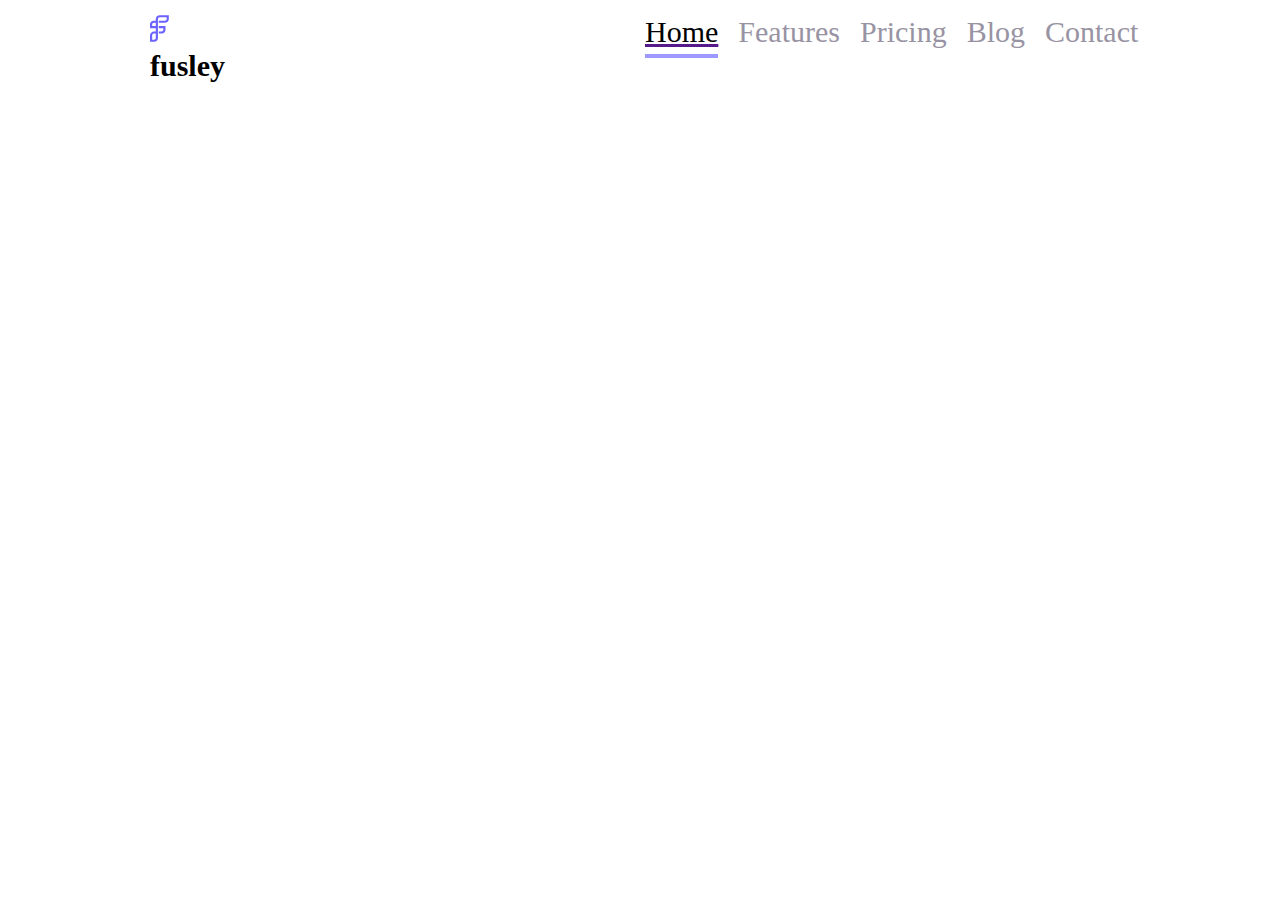
==== index.html @ 65dbf9e4 "header done" ====
<!DOCTYPE html>
<html lang="en">
  <head>
    <meta charset="UTF-8" />
    <meta http-equiv="X-UA-Compatible" content="IE=edge" />
    <meta name="viewport" content="width=device-width, initial-scale=1.0" />
    <link rel="stylesheet" href="src/styles.css" />
    <title>figma</title>
  </head>
  <body>
    <header class="header">
      <div class="logo">
        <img src="src/img/Vector.svg" alt="fusley logo" />fusley
      </div>
      <div class="list">
        <ul class="header-list">
          <a href="">
            <li class="home">Home</li>
          </a>
          <li>Features</li>
          <li>Pricing</li>
          <li>Blog</li>
          <li>Contact</li>
        </ul>
      </div>
      <div class="buttons">
        <button class="btn_login">Log in</button>
        <button class="btn-GetStarted">Get started</button>
      </div>
    </header>
  </body>
</html>
---- src/styles.css ----
* {
  margin: 0;
  padding: 0;
}
.header {
  width: 100%;
  display: flex;
  margin-top: 15px;
  margin-left: 100px;
}
.logo {
  font-size: 30px;
  font-weight: bold;
  margin-left: 50px;
}

ul {
  display: flex;
  justify-content: center;
  list-style-type: none;
  margin-left: 400px;
}

li {
  margin-left: 20px;
  font-size: 30px;
}
li.home {
  color: black;
  padding-bottom: 5px;
  border-bottom: 4px solid #9e99ff;
}
li{color:#9893A3}
.buttons {
  margin-left: 400px;
  font-size: 30px;
}
.btn_login {
  background-color: #f2f2f2;
  padding: 13px;
  color: #6c63ff;
  border-color: #6c63ff;
  border-width: 1px;
}
.btn-GetStarted {
  padding: 13px;
  color: #ffff;
  border-color: #6c63ff;
  background-color: #6c63ff;
}
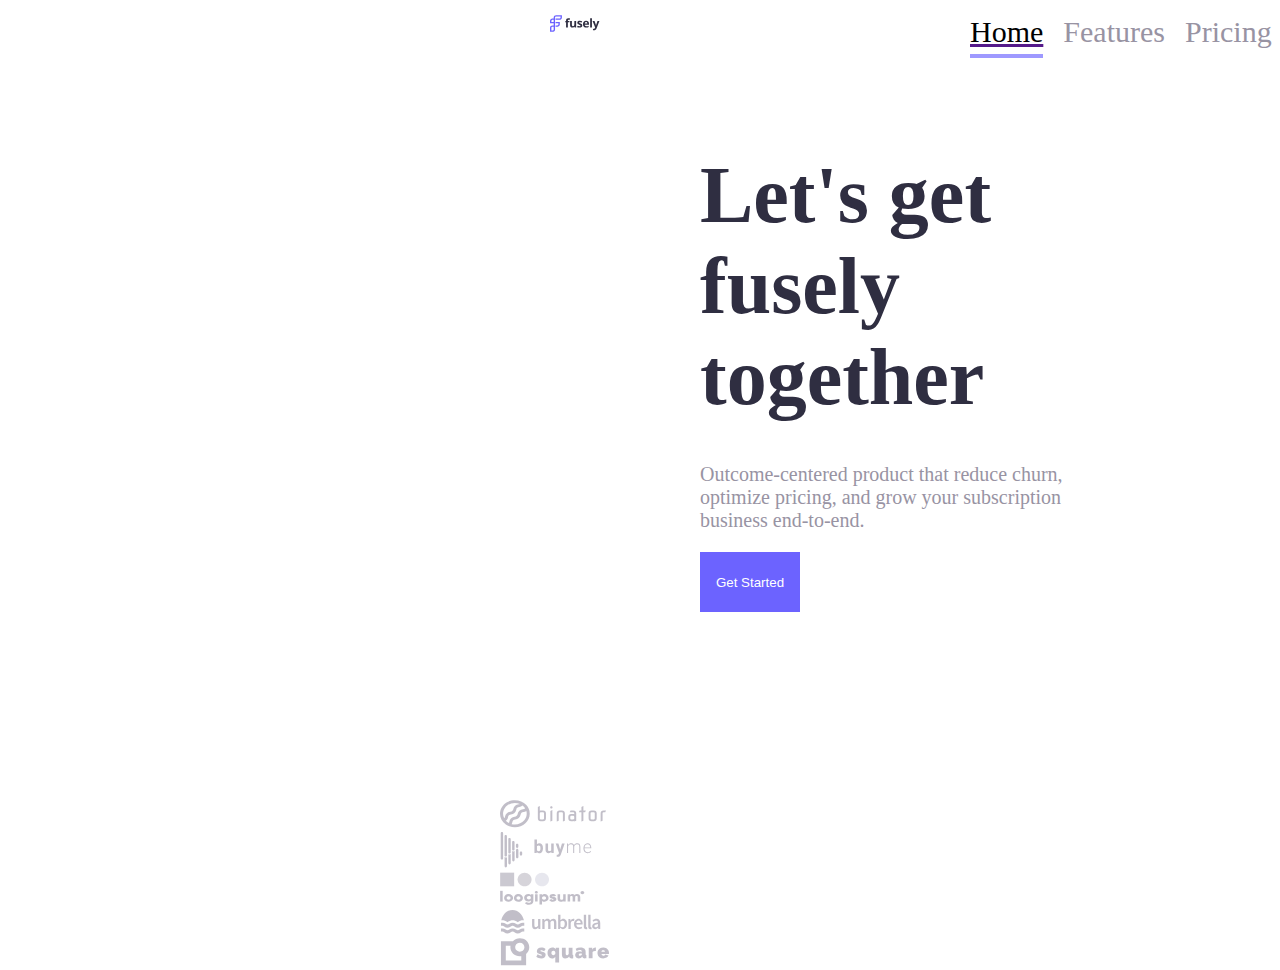
==== commit 3b0887de: "done first section html and css! added second section html" ====
--- a/index.html
+++ b/index.html
@@ -9,24 +9,67 @@
   </head>
   <body>
     <header class="header">
-      <div class="logo">
-        <img src="src/img/Vector.svg" alt="fusley logo" />fusley
+      
+        <div class="logo">
+          <img src="src/img/Vector.svg" alt="fusely logo" />
+        </div>
+        <div class="list">
+          <ul class="header-list">
+            <a href="">
+              <li class="home">Home</li>
+            </a>
+            <li>Features</li>
+            <li>Pricing</li>
+            <li>Blog</li>
+            <li>Contact</li>
+          </ul>
+        </div>
+        <div class="buttons">
+          <button class="btn_login">Log in</button>
+          <button class="btn-GetStarted">Get started</button>
+        </div>
+         </header>
+
+    <section id="section1">
+      <div class="row">
+        <div class="container">
+          <h2 class="text">
+            Let's get <br />
+            fusely <br />
+            together
+          </h2>
+          <p>
+            Outcome-centered product that reduce churn, <br />
+            optimize pricing, and grow your subscription <br />
+            business end-to-end.
+          </p>
+          <button class="btn">Get Started</button>
+        </div>
+      
+      <div class="hero-image">
+        <img src="/src/img/Hero image.svg" alt="hero image" />
       </div>
-      <div class="list">
-        <ul class="header-list">
-          <a href="">
-            <li class="home">Home</li>
-          </a>
-          <li>Features</li>
-          <li>Pricing</li>
-          <li>Blog</li>
-          <li>Contact</li>
-        </ul>
-      </div>
-      <div class="buttons">
-        <button class="btn_login">Log in</button>
-        <button class="btn-GetStarted">Get started</button>
-      </div>
-    </header>
+    </section>
+
+    <section id="section2">
+        <div class="logos">
+            <div class="image">
+                <img src="src/img/binator logo.svg" alt="">
+            </div>
+            <div class="image">
+                <img src="src/img/buyme logo.svg" alt="">
+            </div>
+            <div class="image">
+                <img src="src/img/loogipsum logo.svg" alt="">
+            </div>
+            <div class="image">
+                <img src="src/img/umbrella logo.svg" alt="">
+            </div>
+            <div class="image">
+                <img src="src/img/square logo.svg" alt="">
+            </div>
+            
+               </div>
+    </section>
   </body>
 </html>
--- a/src/styles.css
+++ b/src/styles.css
@@ -2,15 +2,16 @@
   margin: 0;
   padding: 0;
 }
+
 .header {
   width: 100%;
   display: flex;
   margin-top: 15px;
-  margin-left: 100px;
+  margin-left: 500px;
+  position: absolute;
 }
-.logo {
-  font-size: 30px;
-  font-weight: bold;
+.logo img {
+  width: 100%;
   margin-left: 50px;
 }
 
@@ -30,21 +31,77 @@
   padding-bottom: 5px;
   border-bottom: 4px solid #9e99ff;
 }
-li{color:#9893A3}
+li {
+  color: #9893a3;
+}
 .buttons {
   margin-left: 400px;
-  font-size: 30px;
+  font-size: 20px;
 }
 .btn_login {
+  width: 70px;
+  height: 50px;
   background-color: #f2f2f2;
-  padding: 13px;
+  padding: 7px;
   color: #6c63ff;
   border-color: #6c63ff;
   border-width: 1px;
+  margin-top: 10px;
 }
 .btn-GetStarted {
-  padding: 13px;
+  width: 100px;
+  height: 50px;
+  padding: 7px;
   color: #ffff;
   border-color: #6c63ff;
   background-color: #6c63ff;
+  margin-top: 10px;
 }
+#section1 {
+  width: 100%;
+  position: absolute;
+  margin-left: 200px;
+  margin-top: 150px;
+}
+.row {
+  display: flex;
+  margin-left: 500px;
+}
+.container p,
+button {
+  margin-top: 40px;
+}
+.text {
+  font-size: 80px;
+  color: #2f2e41;
+}
+p {
+  width: 500px;
+  margin-top: 15px;
+  color: #9893a3;
+  font-size: 20px;
+  font-weight: 15px;
+}
+button {
+  width: 100px;
+  height: 60px;
+  margin-top: 20px;
+  background-color: #6c63ff;
+  border: 20px;
+  color: #ffffff;
+}
+.hero-image img {
+  /* width: 100%;
+  height: 80%; */
+  margin-left: 200px;
+  border-bottom: 3px solid #cfcfde;
+  position: absolute;
+}
+#section2{width: 100%;
+position: absolute;
+margin-top: 800px;
+margin-left: 500px;}
+/* .logos img {
+  display: flex;
+  /* position:absolute; */
+  /* font-size: 5px; */
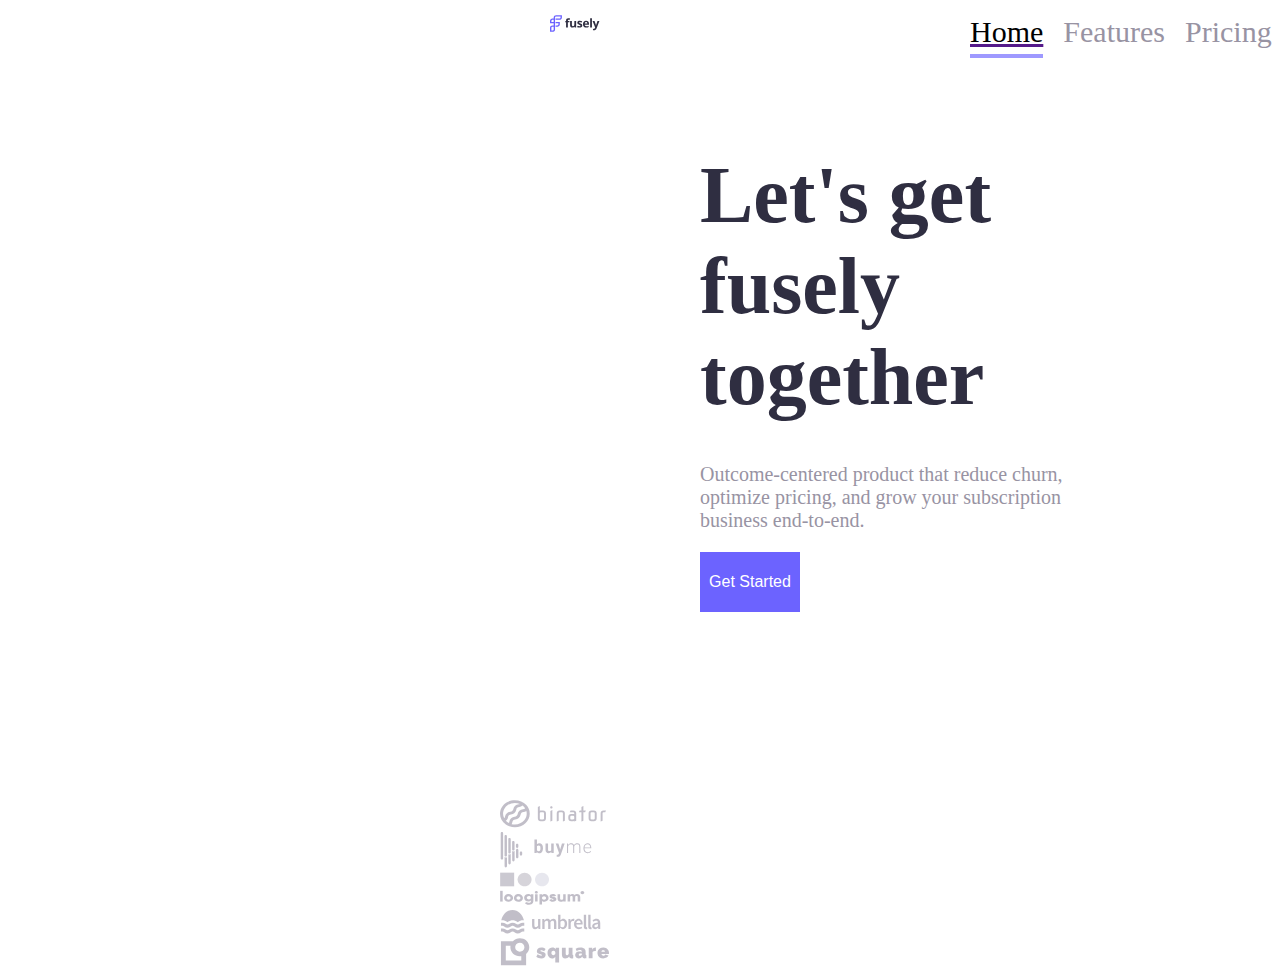
==== commit 09e0524d: "changed buttons font size" ====
--- a/index.html
+++ b/index.html
@@ -68,8 +68,7 @@
             <div class="image">
                 <img src="src/img/square logo.svg" alt="">
             </div>
-            
-               </div>
+          
     </section>
   </body>
 </html>
--- a/src/styles.css
+++ b/src/styles.css
@@ -47,6 +47,7 @@
   border-color: #6c63ff;
   border-width: 1px;
   margin-top: 10px;
+  font-size: medium;
 }
 .btn-GetStarted {
   width: 100px;
@@ -56,6 +57,7 @@
   border-color: #6c63ff;
   background-color: #6c63ff;
   margin-top: 10px;
+  font-size: medium;
 }
 #section1 {
   width: 100%;
@@ -89,6 +91,7 @@
   background-color: #6c63ff;
   border: 20px;
   color: #ffffff;
+  font-size: medium;
 }
 .hero-image img {
   /* width: 100%;
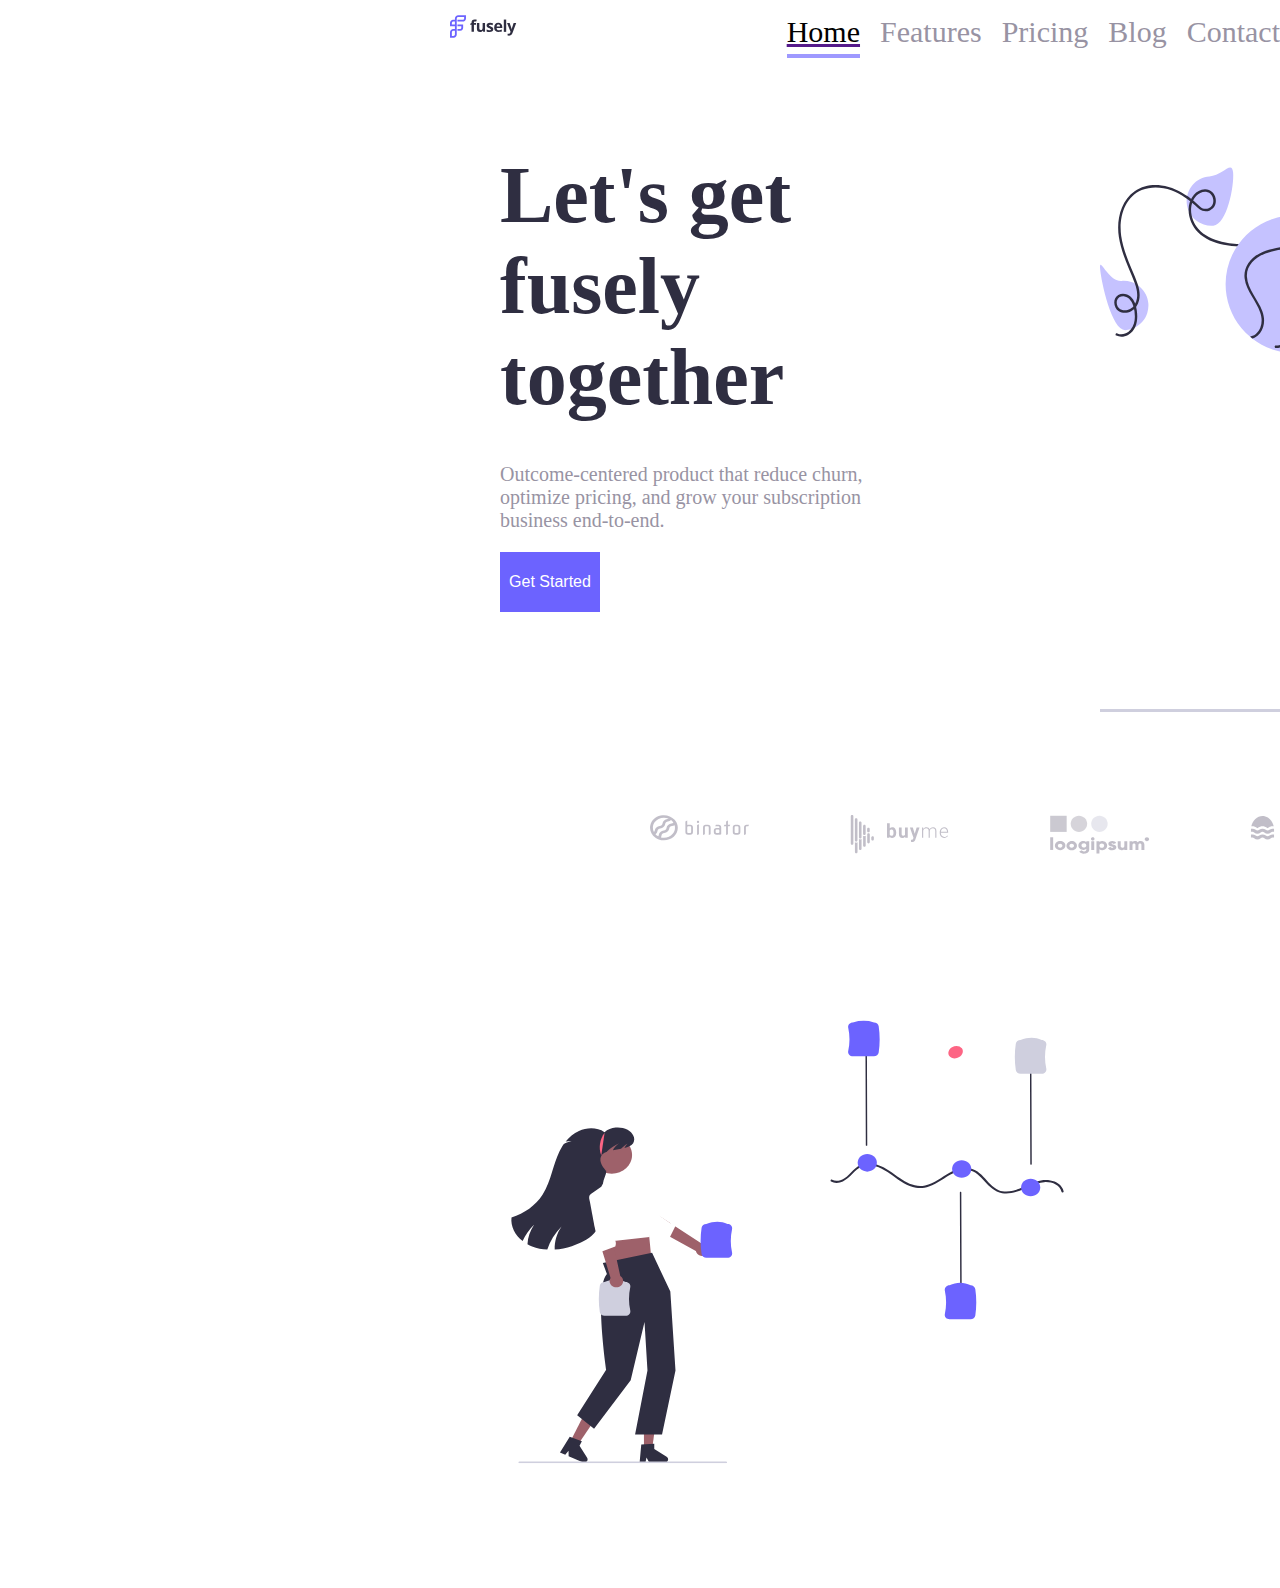
==== commit 07cee05d: "added section3 with some css rules" ====
--- a/index.html
+++ b/index.html
@@ -1,74 +1,83 @@
 <!DOCTYPE html>
 <html lang="en">
-  <head>
-    <meta charset="UTF-8" />
-    <meta http-equiv="X-UA-Compatible" content="IE=edge" />
-    <meta name="viewport" content="width=device-width, initial-scale=1.0" />
-    <link rel="stylesheet" href="src/styles.css" />
-    <title>figma</title>
-  </head>
-  <body>
-    <header class="header">
-      
-        <div class="logo">
-          <img src="src/img/Vector.svg" alt="fusely logo" />
-        </div>
-        <div class="list">
-          <ul class="header-list">
-            <a href="">
-              <li class="home">Home</li>
-            </a>
-            <li>Features</li>
-            <li>Pricing</li>
-            <li>Blog</li>
-            <li>Contact</li>
-          </ul>
-        </div>
-        <div class="buttons">
-          <button class="btn_login">Log in</button>
-          <button class="btn-GetStarted">Get started</button>
-        </div>
-         </header>
 
-    <section id="section1">
-      <div class="row">
-        <div class="container">
-          <h2 class="text">
-            Let's get <br />
-            fusely <br />
-            together
-          </h2>
-          <p>
-            Outcome-centered product that reduce churn, <br />
-            optimize pricing, and grow your subscription <br />
-            business end-to-end.
-          </p>
-          <button class="btn">Get Started</button>
-        </div>
-      
+<head>
+  <meta charset="UTF-8" />
+  <meta http-equiv="X-UA-Compatible" content="IE=edge" />
+  <meta name="viewport" content="width=device-width, initial-scale=1.0" />
+  <link rel="stylesheet" href="src/styles.css" />
+  <title>figma</title>
+</head>
+
+<body>
+  <header class="header">
+
+    <div class="logo">
+      <img src="src/img/Vector.svg" alt="fusely logo" />
+    </div>
+    <div class="list">
+      <ul class="header-list">
+        <a href="">
+          <li class="home">Home</li>
+        </a>
+        <li>Features</li>
+        <li>Pricing</li>
+        <li>Blog</li>
+        <li>Contact</li>
+      </ul>
+    </div>
+    <div class="buttons">
+      <button class="btn_login">Log in</button>
+      <button class="btn-getstarted">Get started</button>
+    </div>
+  </header>
+
+  <section id="section1">
+    <div class="row">
+      <div class="container">
+        <h2 class="text">
+          Let's get <br />
+          fusely <br />
+          together
+        </h2>
+        <p>
+          Outcome-centered product that reduce churn, <br />
+          optimize pricing, and grow your subscription <br />
+          business end-to-end.
+        </p>
+        <button class="btn">Get Started</button>
+      </div>
+
       <div class="hero-image">
         <img src="/src/img/Hero image.svg" alt="hero image" />
       </div>
-    </section>
+  </section>
 
-    <section id="section2">
-        <div class="logos">
-            <div class="image">
-                <img src="src/img/binator logo.svg" alt="">
-            </div>
-            <div class="image">
-                <img src="src/img/buyme logo.svg" alt="">
-            </div>
-            <div class="image">
-                <img src="src/img/loogipsum logo.svg" alt="">
-            </div>
-            <div class="image">
-                <img src="src/img/umbrella logo.svg" alt="">
-            </div>
-            <div class="image">
-                <img src="src/img/square logo.svg" alt="">
-            </div>
-          
-    </section>
-  </body>
-</html>
+  <section id="section2">
+    <div class="logos">
+      <div class="image">
+        <img src="src/img/binator logo.svg" alt="">
+      </div>
+      <div class="image">
+        <img src="src/img/buyme logo.svg" alt="">
+      </div>
+      <div class="image">
+        <img src="src/img/loogipsum logo.svg" alt="">
+      </div>
+      <div class="image">
+        <img src="src/img/umbrella logo.svg" alt="">
+      </div>
+      <div class="image">
+        <img src="src/img/square logo.svg" alt="">
+      </div>
+    </div>
+
+  </section>
+  <section class="section3">
+    <div class="sec3">
+      <img src="src/img/Section Image.svg" alt="">
+    </div>
+  </section>
+</body>
+
+</html>--- a/src/styles.css
+++ b/src/styles.css
@@ -7,7 +7,7 @@
   width: 100%;
   display: flex;
   margin-top: 15px;
-  margin-left: 500px;
+  margin-left: 400px;
   position: absolute;
 }
 .logo img {
@@ -19,7 +19,7 @@
   display: flex;
   justify-content: center;
   list-style-type: none;
-  margin-left: 400px;
+  margin-left: 300px;
 }
 
 li {
@@ -35,7 +35,7 @@
   color: #9893a3;
 }
 .buttons {
-  margin-left: 400px;
+  margin-left: 300px;
   font-size: 20px;
 }
 .btn_login {
@@ -49,7 +49,7 @@
   margin-top: 10px;
   font-size: medium;
 }
-.btn-GetStarted {
+.btn-getstarted {
   width: 100px;
   height: 50px;
   padding: 7px;
@@ -62,12 +62,12 @@
 #section1 {
   width: 100%;
   position: absolute;
-  margin-left: 200px;
+  margin-left: 100px;
   margin-top: 150px;
 }
 .row {
   display: flex;
-  margin-left: 500px;
+  margin-left: 400px;
 }
 .container p,
 button {
@@ -94,17 +94,38 @@
   font-size: medium;
 }
 .hero-image img {
-  /* width: 100%;
-  height: 80%; */
-  margin-left: 200px;
+  margin-left: 100px;
   border-bottom: 3px solid #cfcfde;
   position: absolute;
 }
-#section2{width: 100%;
-position: absolute;
-margin-top: 800px;
-margin-left: 500px;}
-/* .logos img {
+#section2 {
   display: flex;
-  /* position:absolute; */
-  /* font-size: 5px; */
+  position: absolute;
+  margin-top: 800px;
+  margin-left: 500px;
+  border: 0;
+}
+.logos {
+  display: flex;
+  margin-left: 100px;
+  width: 100px;
+}
+.logos img {
+  margin: 50px;
+  margin-top: 15px;
+  width: 100px;
+}
+.image {
+  width: 300px;
+}
+#section3 {
+  width: 100%;
+}
+.sec3 {
+  width: 100%;
+  position: absolute;
+  margin-top: 900px;
+  margin-left: 500px;
+  padding: 120px 0;
+}
+
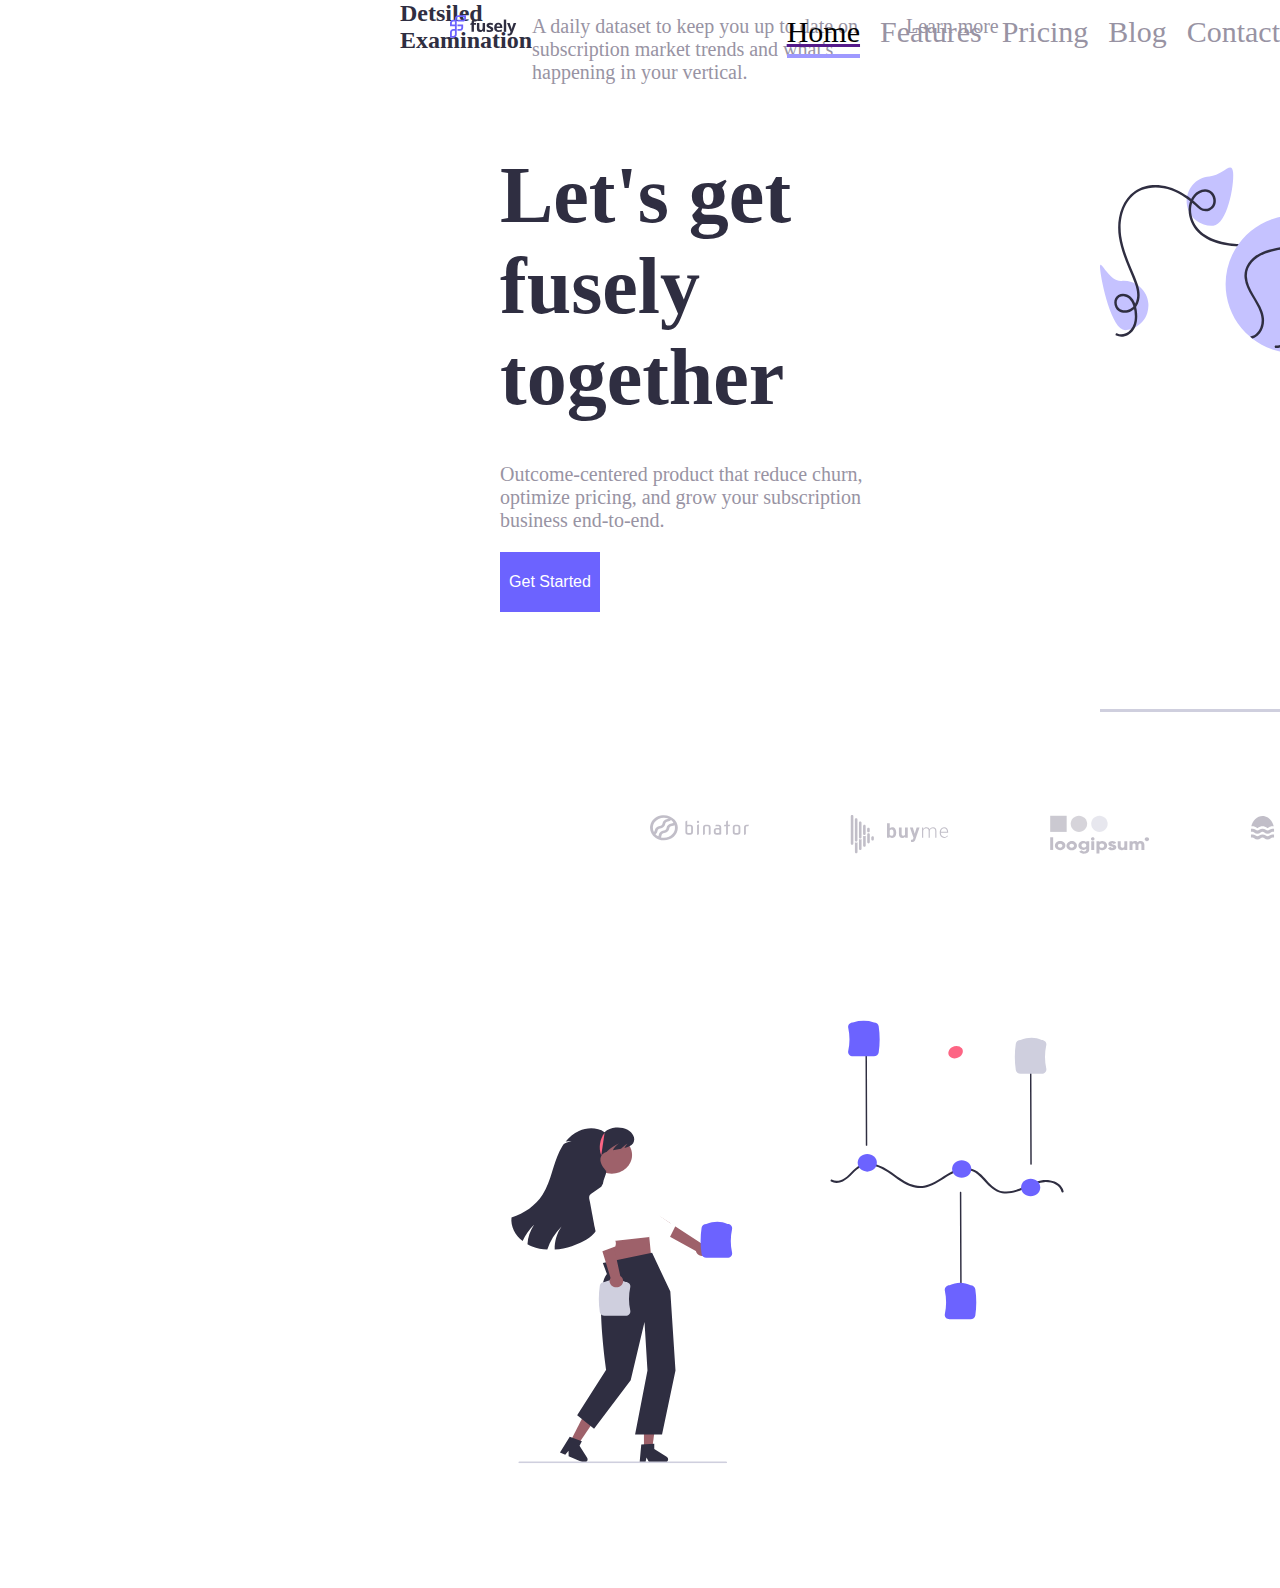
==== commit ce23dc84: "added some html and css rules" ====
--- a/index.html
+++ b/index.html
@@ -77,6 +77,21 @@
     <div class="sec3">
       <img src="src/img/Section Image.svg" alt="">
     </div>
+    <div class="container2">
+      <h2 class="text2">
+        Detsiled <br>
+        Examination
+      </h2>
+      <p class="long-text">
+        A daily dataset to keep you up to date on <br>
+        subscription market trends and what's <br>
+        happening in your vertical.
+      </p>
+      <p class="learn-more"> Learn more
+
+      </p>
+
+    </div>
   </section>
 </body>
 
--- a/src/styles.css
+++ b/src/styles.css
@@ -128,4 +128,10 @@
   margin-left: 500px;
   padding: 120px 0;
 }
-
+.container2 {
+  display: flex;
+  margin-left: 400px;
+}
+.text2 {
+  color: #2f2e41;
+}
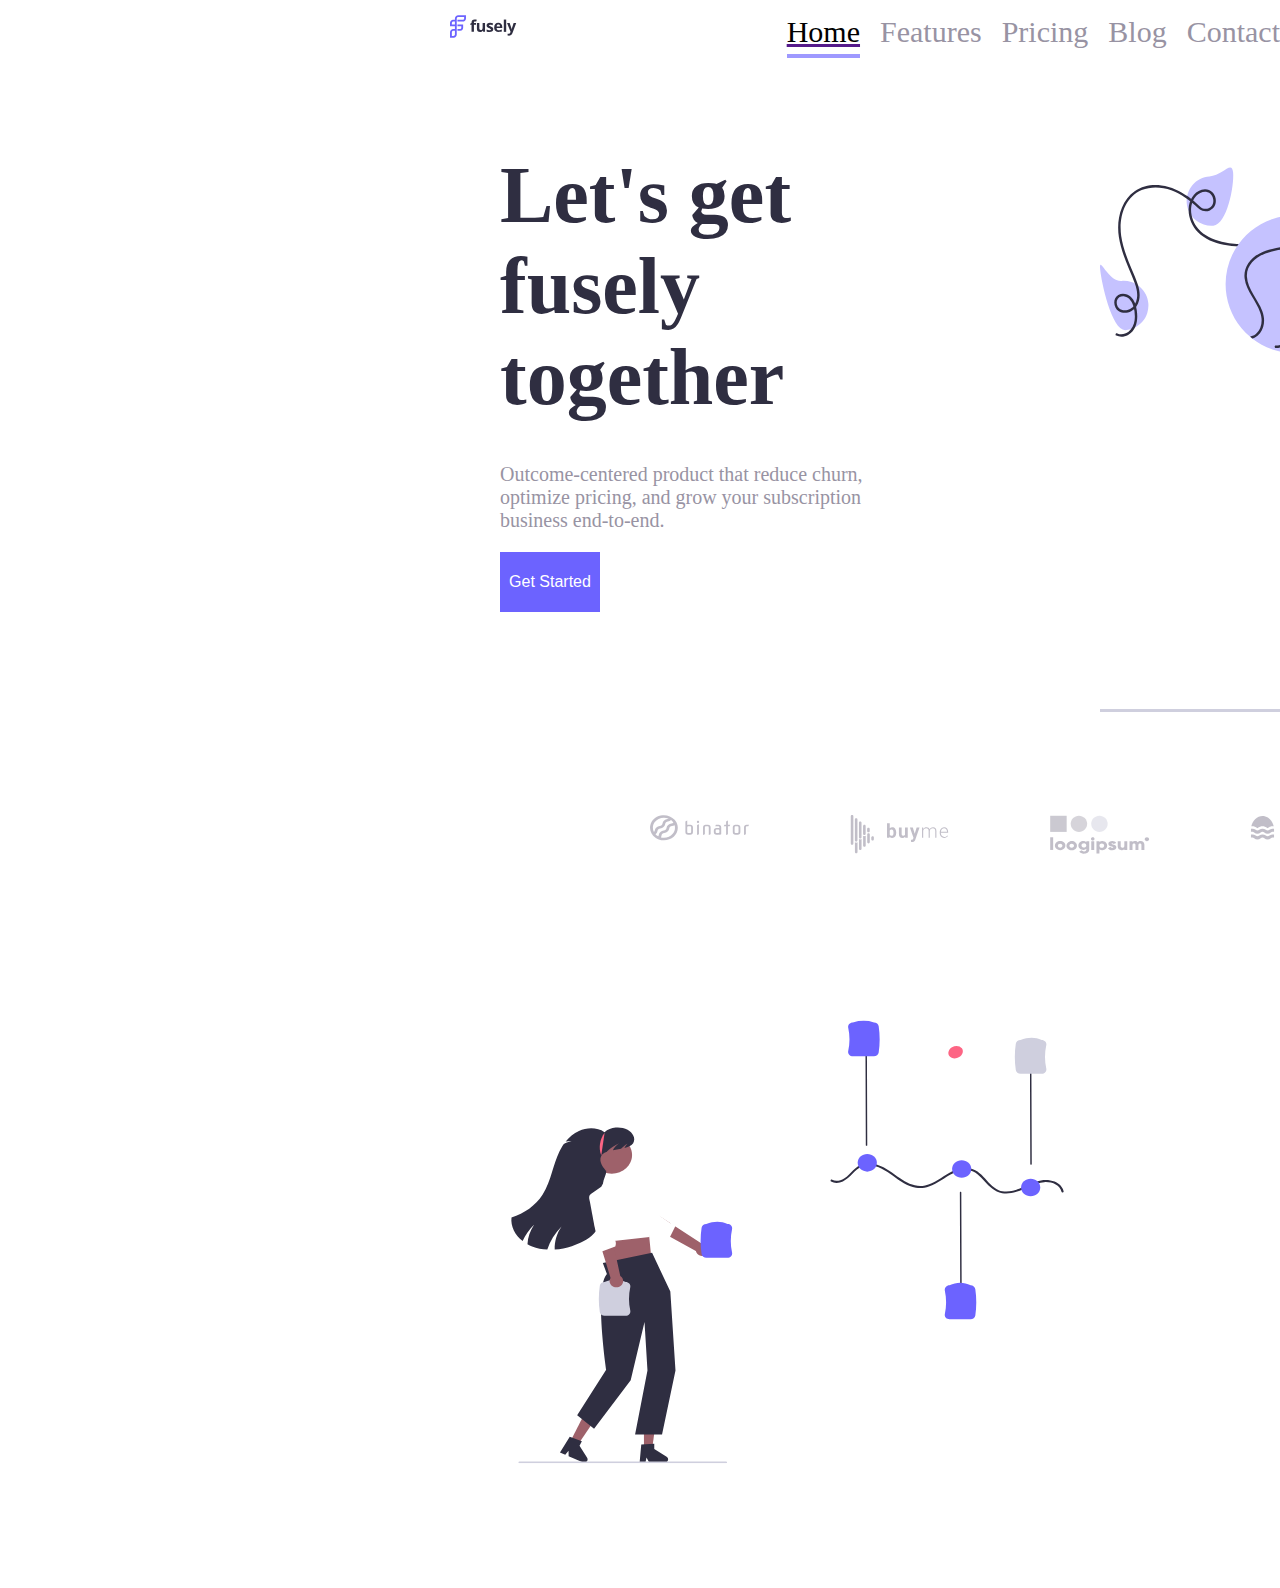
==== commit 502d04bb: ".." ====
--- a/index.html
+++ b/index.html
@@ -5,7 +5,7 @@
   <meta charset="UTF-8" />
   <meta http-equiv="X-UA-Compatible" content="IE=edge" />
   <meta name="viewport" content="width=device-width, initial-scale=1.0" />
-  <link rel="stylesheet" href="src/styles.css" />
+  <link rel="stylesheet" href="src/styles/styles.css" />
   <title>figma</title>
 </head>
 
@@ -73,24 +73,9 @@
     </div>
 
   </section>
-  <section class="section3">
+  <section id="section3">
     <div class="sec3">
       <img src="src/img/Section Image.svg" alt="">
-    </div>
-    <div class="container2">
-      <h2 class="text2">
-        Detsiled <br>
-        Examination
-      </h2>
-      <p class="long-text">
-        A daily dataset to keep you up to date on <br>
-        subscription market trends and what's <br>
-        happening in your vertical.
-      </p>
-      <p class="learn-more"> Learn more
-
-      </p>
-
     </div>
   </section>
 </body>
--- a/src/styles/styles.css
+++ b/src/styles/styles.css
@@ -0,0 +1,137 @@
+* {
+  margin: 0;
+  padding: 0;
+}
+
+.header {
+  width: 100%;
+  display: flex;
+  margin-top: 15px;
+  margin-left: 400px;
+  position: absolute;
+}
+.logo img {
+  width: 100%;
+  margin-left: 50px;
+}
+
+ul {
+  display: flex;
+  justify-content: center;
+  list-style-type: none;
+  margin-left: 300px;
+}
+
+li {
+  margin-left: 20px;
+  font-size: 30px;
+}
+li.home {
+  color: black;
+  padding-bottom: 5px;
+  border-bottom: 4px solid #9e99ff;
+}
+li {
+  color: #9893a3;
+}
+.buttons {
+  margin-left: 300px;
+  font-size: 20px;
+}
+.btn_login {
+  width: 70px;
+  height: 50px;
+  background-color: #f2f2f2;
+  padding: 7px;
+  color: #6c63ff;
+  border-color: #6c63ff;
+  border-width: 1px;
+  margin-top: 10px;
+  font-size: medium;
+}
+.btn-getstarted {
+  width: 100px;
+  height: 50px;
+  padding: 7px;
+  color: #ffff;
+  border-color: #6c63ff;
+  background-color: #6c63ff;
+  margin-top: 10px;
+  font-size: medium;
+}
+#section1 {
+  width: 100%;
+  position: absolute;
+  margin-left: 100px;
+  margin-top: 150px;
+}
+.row {
+  display: flex;
+  margin-left: 400px;
+}
+.container p,
+button {
+  margin-top: 40px;
+}
+.text {
+  font-size: 80px;
+  color: #2f2e41;
+}
+p {
+  width: 500px;
+  margin-top: 15px;
+  color: #9893a3;
+  font-size: 20px;
+  font-weight: 15px;
+}
+button {
+  width: 100px;
+  height: 60px;
+  margin-top: 20px;
+  background-color: #6c63ff;
+  border: 20px;
+  color: #ffffff;
+  font-size: medium;
+}
+.hero-image img {
+  margin-left: 100px;
+  border-bottom: 3px solid #cfcfde;
+  position: absolute;
+}
+#section2 {
+  display: flex;
+  position: absolute;
+  margin-top: 800px;
+  margin-left: 500px;
+  border: 0;
+}
+.logos {
+  display: flex;
+  margin-left: 100px;
+  width: 100px;
+}
+.logos img {
+  margin: 50px;
+  margin-top: 15px;
+  width: 100px;
+}
+.image {
+  width: 300px;
+}
+#section3 {
+  width: 100%;
+}
+.sec3 {
+  width: 100%;
+  position: absolute;
+  margin-top: 900px;
+  margin-left: 500px;
+  padding: 120px 0;
+}
+.container2 {
+  display: flex;
+  margin-left: 400px;
+}
+.text2 {
+  color: #2f2e41;
+}
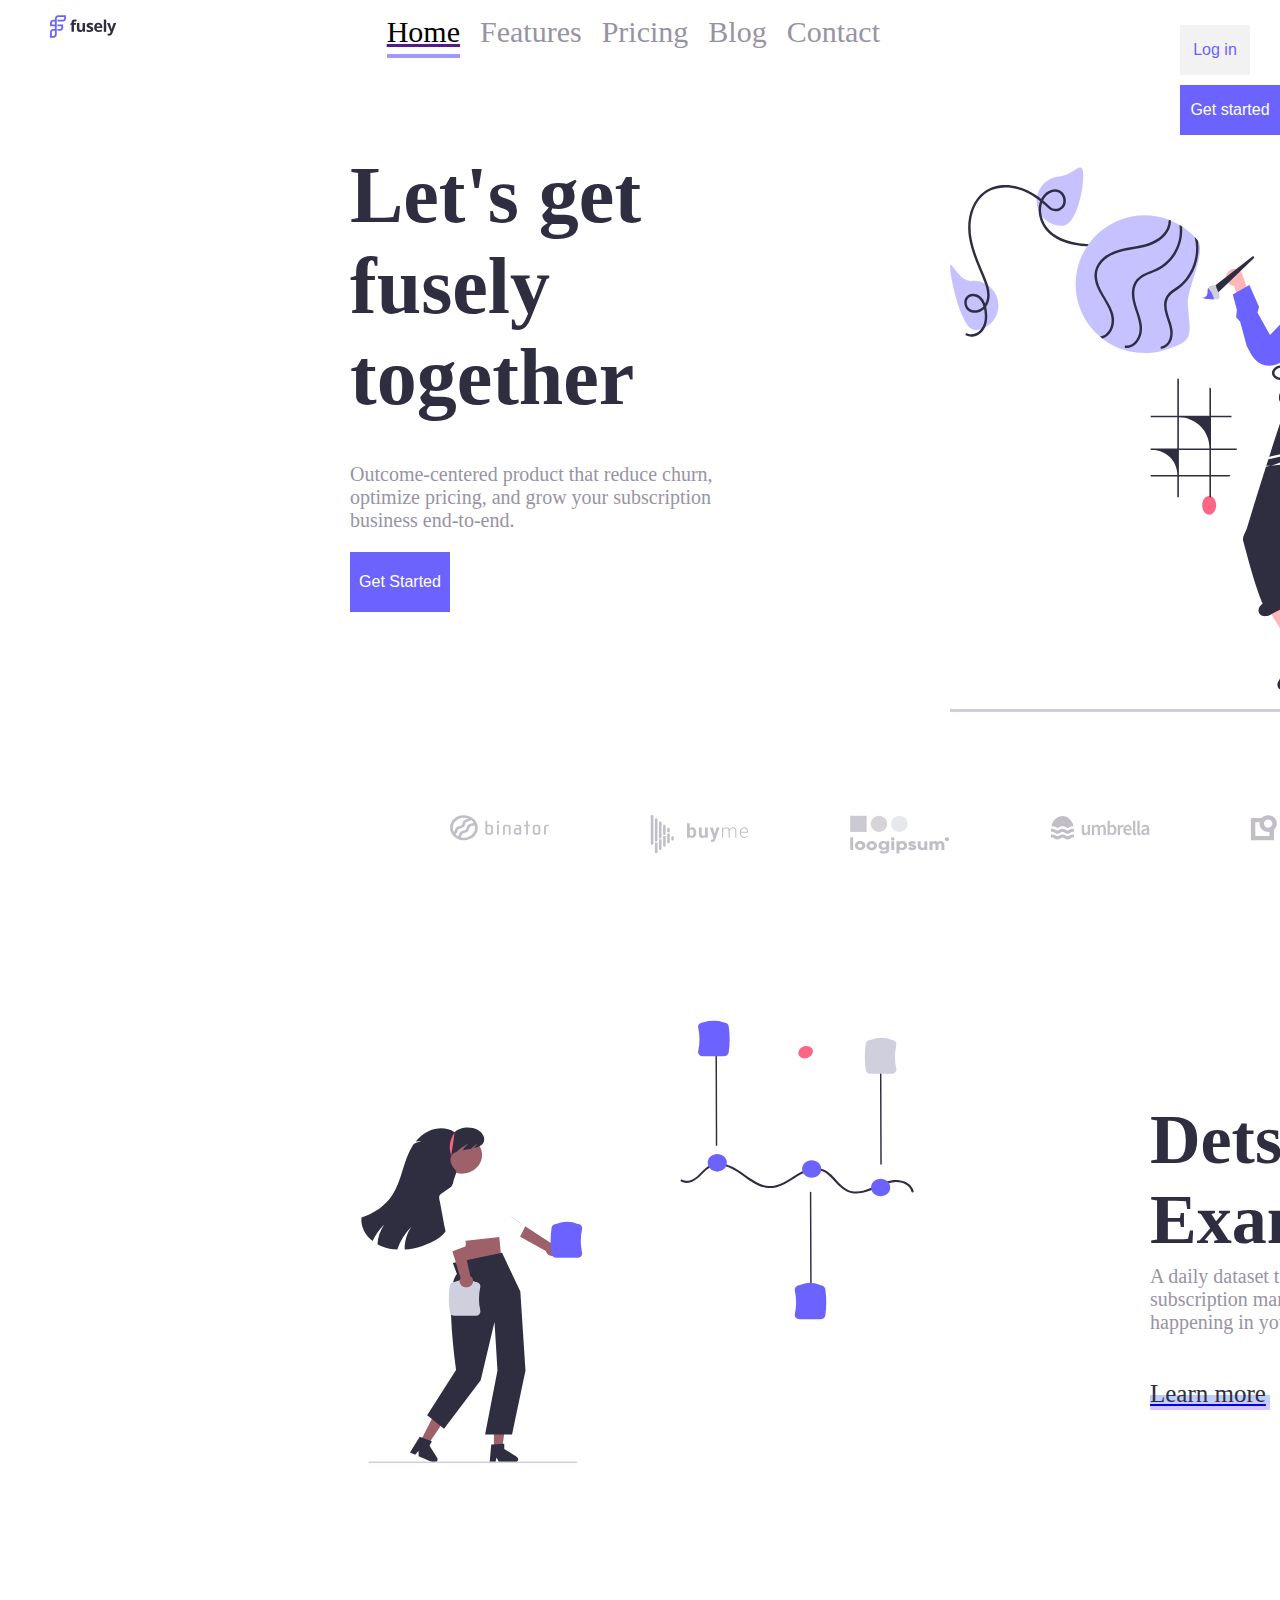
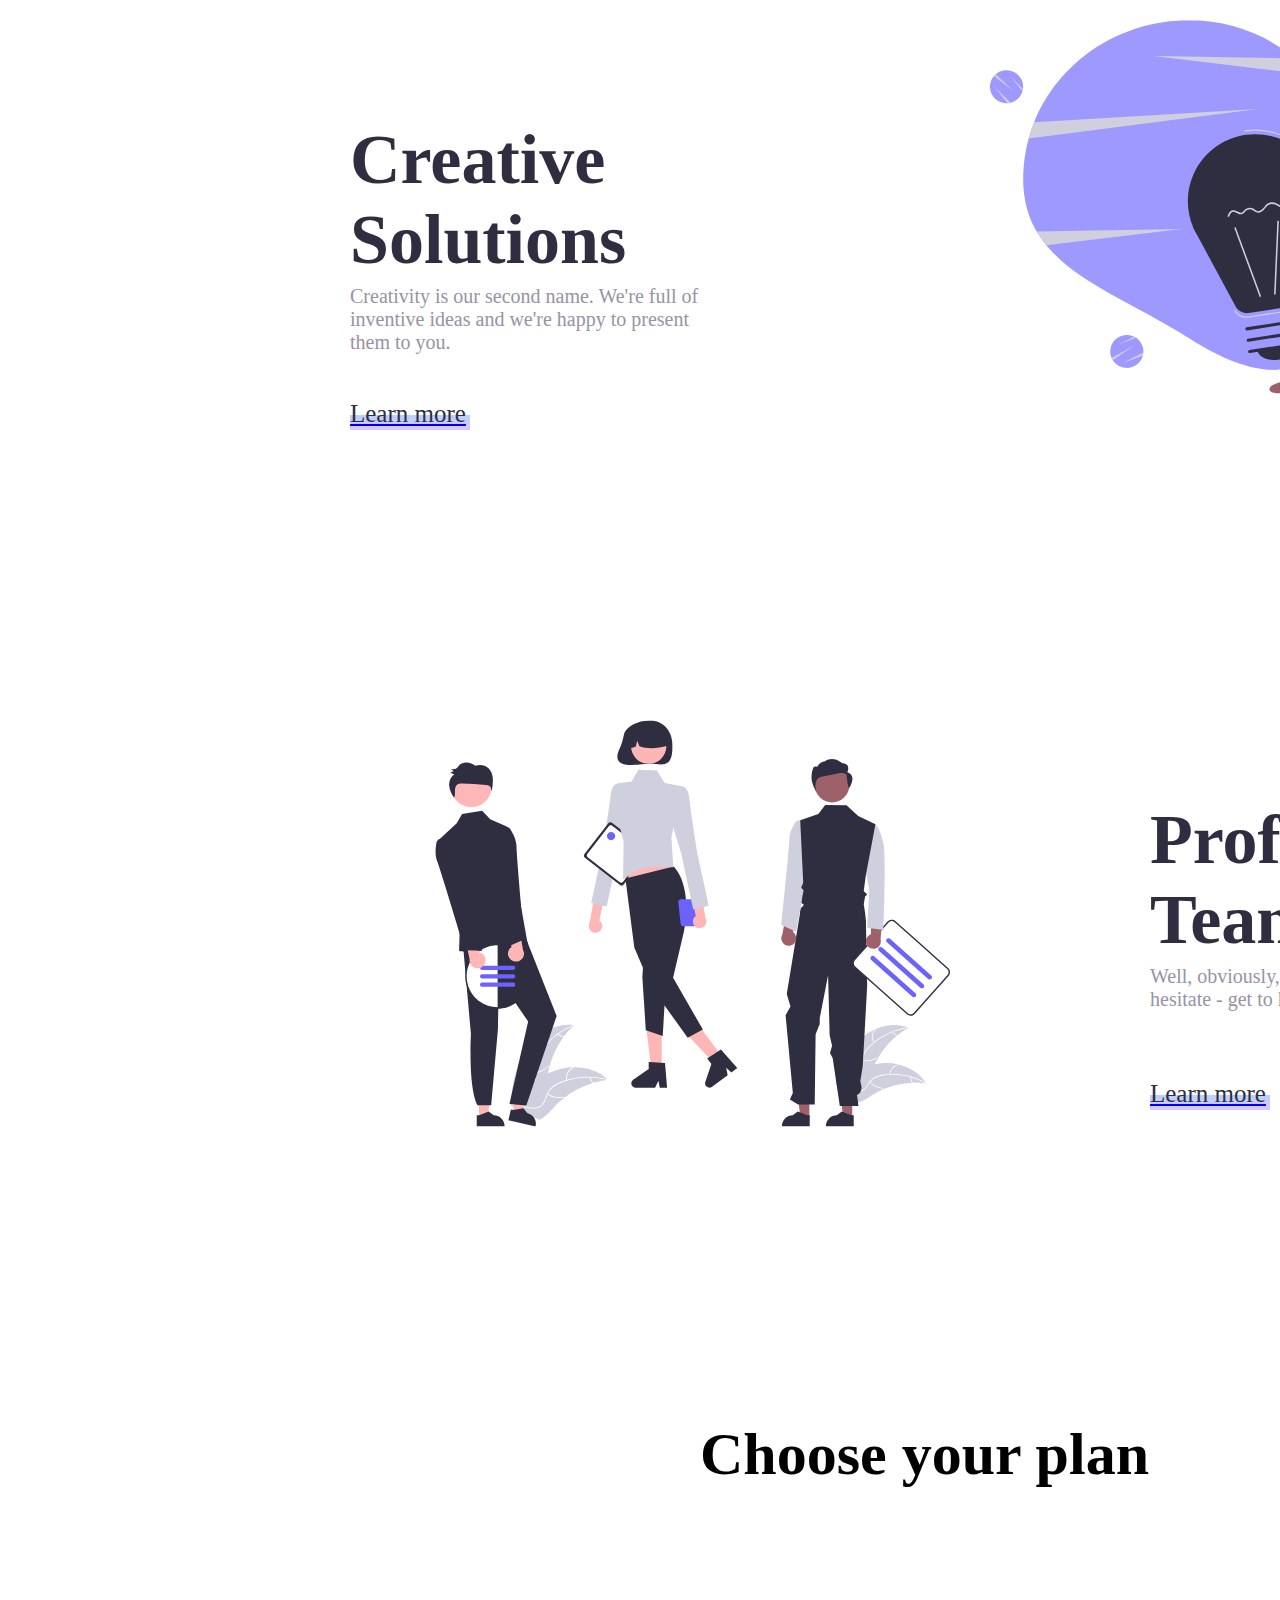
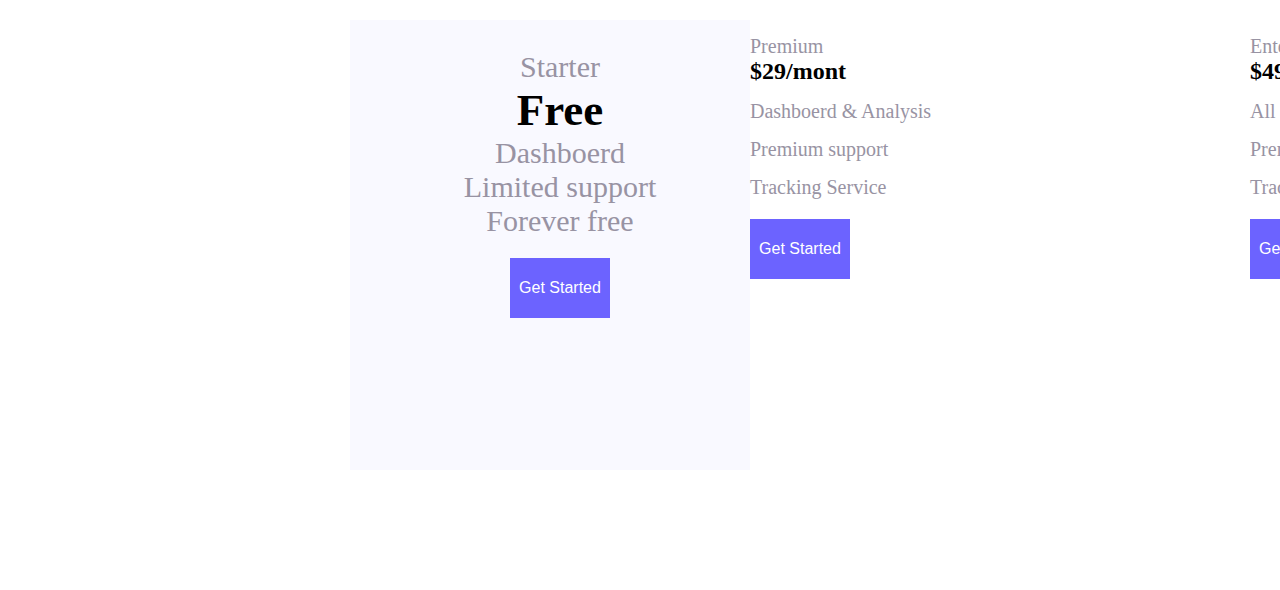
==== commit 00423da9: "added section6 with html and some of css rules" ====
--- a/index.html
+++ b/index.html
@@ -75,9 +75,112 @@
   </section>
   <section id="section3">
     <div class="sec3">
-      <img src="src/img/Section Image.svg" alt="">
+        <div class="section-image">
+          <img src="src/img/Section Image.svg" alt="">
+        </div>
+    
+     <div class="container2">
+      <h2 class="text2">
+        Detsiled <br>
+        Examination
+      </h2>
+      <p class="long-text">
+        A daily dataset to keep you up to date on <br>
+        subscription market trends and what's <br>
+        happening in your vertical.
+      </p>
+       <a href="https://www.figma.com/file/5AdAzGW3spu32MUykT3Lqm/fusely---free-landing-page-(Community)?node-id=172%3A3380&t=d6rdGs8CxTxaQHur-0" target="_blank"><p class="learn-more"> Learn more
+      </p></a>
+      </div>
     </div>
   </section>
+  <section id="section4">
+    <div class="sec4">
+      <div class="container3">
+        <h2 class="text2">
+          Creative <br>
+          Solutions
+        </h2>
+        <p class="long-text">
+          Creativity is our second name. We're full of <br>
+          inventive ideas and we're happy to present <br>
+          them to you.
+        </p>
+        <a href="https://www.figma.com/file/5AdAzGW3spu32MUykT3Lqm/fusely---free-landing-page-(Community)?node-id=172%3A3380&t=d6rdGs8CxTxaQHur-0" target="_blank"><p class="learn-more"> Learn more
+        </p></a>
+        </div>
+        <div class="section-image2">
+          <img src="src/img/Section Image2.svg" alt="">
+        </div>
+    </div>
+  </section>
+  <section id="section5">
+    <div class="sec5">
+      <div class="section-image3">
+        <img src="src/img/Section Image3.svg" alt="">
+      </div>
+      <div class="container4">
+        <h2 class="text2">
+          Professional <br>
+          Team
+        </h2>
+        <p class="long-text">
+          Well, obviously, we're professionals. Don't <br>
+          hesitate - get to know us better.
+        </p>
+        <a href="https://www.figma.com/file/5AdAzGW3spu32MUykT3Lqm/fusely---free-landing-page-(Community)?node-id=172%3A3380&t=d6rdGs8CxTxaQHur-0" target="_blank"><p class="learn-more"> Learn more
+        </p></a>
+      
+      </div>
+    </div>
+  </section>
+  <section id="choice-main">
+    <div class="choice">
+      <div class="plan"> 
+        <h2>Choose your plan</h2> 
+      </div>
+    </div>
+  </section>
+  <section id="section6">
+    <div class="sec6">
+      <div class="free">
+       <ol class="list1">
+        <li>Starter</li>
+          <li> 
+            <span class="free"><h2>Free</h2></span>
+          </li>
+          <li>Dashboerd</li>
+          <li>Limited support</li>
+          <li>Forever free</li>
+           <li>
+            <a href="some url"><button class="gs1">Get Started</button></a>
+           </li> 
+       </ol>
+          
+      </div>
+
+      <div class="premium">
+        <p>Premium</p>
+        <h2><span class="price">$29</span>/mont</h2>
+        <p>Dashboerd & Analysis</p>
+        <p>Premium support</p>
+        <p>Tracking Service</p>
+        <button class="gs2">Get Started</button>
+      </div>
+
+      <div class="enterprise">
+        <p>Enterprise</p>
+        <h2><span class="price">$49</span>/mont</h2>
+        <p>All features in <span class="just-text">Premium</span></p>
+        <p>Premium support</p>
+        <p>Tracking Service</p>
+        <button class="gs1">Get Started</button>
+      </div>
+      </div>
+    </div>
+    
+  </section>
+  
 </body>
 
 </html>--- a/src/styles/styles.css
+++ b/src/styles/styles.css
@@ -6,8 +6,8 @@
 .header {
   width: 100%;
   display: flex;
+  justify-content: center;
   margin-top: 15px;
-  margin-left: 400px;
   position: absolute;
 }
 .logo img {
@@ -17,7 +17,6 @@
 
 ul {
   display: flex;
-  justify-content: center;
   list-style-type: none;
   margin-left: 300px;
 }
@@ -62,12 +61,12 @@
 #section1 {
   width: 100%;
   position: absolute;
-  margin-left: 100px;
   margin-top: 150px;
 }
 .row {
   display: flex;
-  margin-left: 400px;
+
+  margin-left: 350px;
 }
 .container p,
 button {
@@ -99,16 +98,16 @@
   position: absolute;
 }
 #section2 {
-  display: flex;
   position: absolute;
   margin-top: 800px;
-  margin-left: 500px;
   border: 0;
+  margin-left: 400px;
 }
 .logos {
   display: flex;
-  margin-left: 100px;
-  width: 100px;
+  justify-content: center;
+  width: 300px;
+  margin-left: 350px;
 }
 .logos img {
   margin: 50px;
@@ -122,16 +121,122 @@
   width: 100%;
 }
 .sec3 {
-  width: 100%;
+  display: flex;
+  justify-content: center;
   position: absolute;
   margin-top: 900px;
-  margin-left: 500px;
+  margin-left: 350px;
   padding: 120px 0;
 }
 .container2 {
-  display: flex;
-  margin-left: 400px;
+  margin-top: 80px;
+  margin-left: 100px;
+  padding-left: 100px;
+  width: 500px;
 }
 .text2 {
+  width: 600px;
+  height: 150px;
+  font-size: 70px;
   color: #2f2e41;
 }
+.long-text {
+  width: 400px;
+  height: 100px;
+  color: #9893a3;
+}
+
+.learn-more {
+  font-size: 25px;
+  width: 120px;
+  height: 30px;
+  color: #2f2e41;
+  background: rgb(197, 194, 255, 0.5);
+  background: linear-gradient(
+    180deg,
+    rgba(197, 194, 255, 0) 0%,
+    rgba(197, 194, 255, 0) 50%,
+    rgb(180, 210, 255) 50%,
+    rgb(220, 197, 252) 100%
+  );
+}
+#section4 {
+  width: 100%;
+}
+.sec4 {
+  display: flex;
+  justify-content: center;
+  position: absolute;
+  margin-top: 1500px;
+  margin-left: 350px;
+  padding: 120px 0;
+}
+.container3 {
+  margin-top: 100px;
+}
+.section-image2 {
+  width: 100%;
+  margin-left: 40px;
+}
+#section5 {
+  width: 100%;
+}
+.sec5 {
+  display: flex;
+  justify-content: center;
+  position: absolute;
+  margin-top: 2200px;
+  margin-left: 350px;
+  padding: 120px 0;
+}
+.section-image3 {
+  width: 100%;
+  margin-left: 150 px;
+}
+.container4 {
+  margin-top: 80px;
+  margin-left: 100px;
+  padding-left: 100px;
+  width: 500px;
+}
+#choice {
+  width: 100%;
+}
+
+.choice {
+  display: flex;
+  justify-content: center;
+  position: absolute;
+  margin-top: 2800px;
+  margin-left: 350px;
+  padding: 120px 0;
+}
+.plan {
+  margin-top: 100px;
+  margin-left: 350px;
+  font-size: 40px;
+}
+#section6 {
+  width: 100%;
+}
+.sec6 {
+  display: flex;
+  justify-content: center;
+  position: absolute;
+  margin-top: 3100px;
+  margin-left: 350px;
+  padding: 120px 0;
+}
+.free { 
+  width: 400px;
+  height: 450px;
+  background-color: rgba(236, 235, 255, 0.3);
+}
+.free ol{ 
+  justify-content: space-evenly;
+  margin-top: 30px;
+  text-align: center;
+  list-style-type:none;
+}
+.free span{color: black;}
+
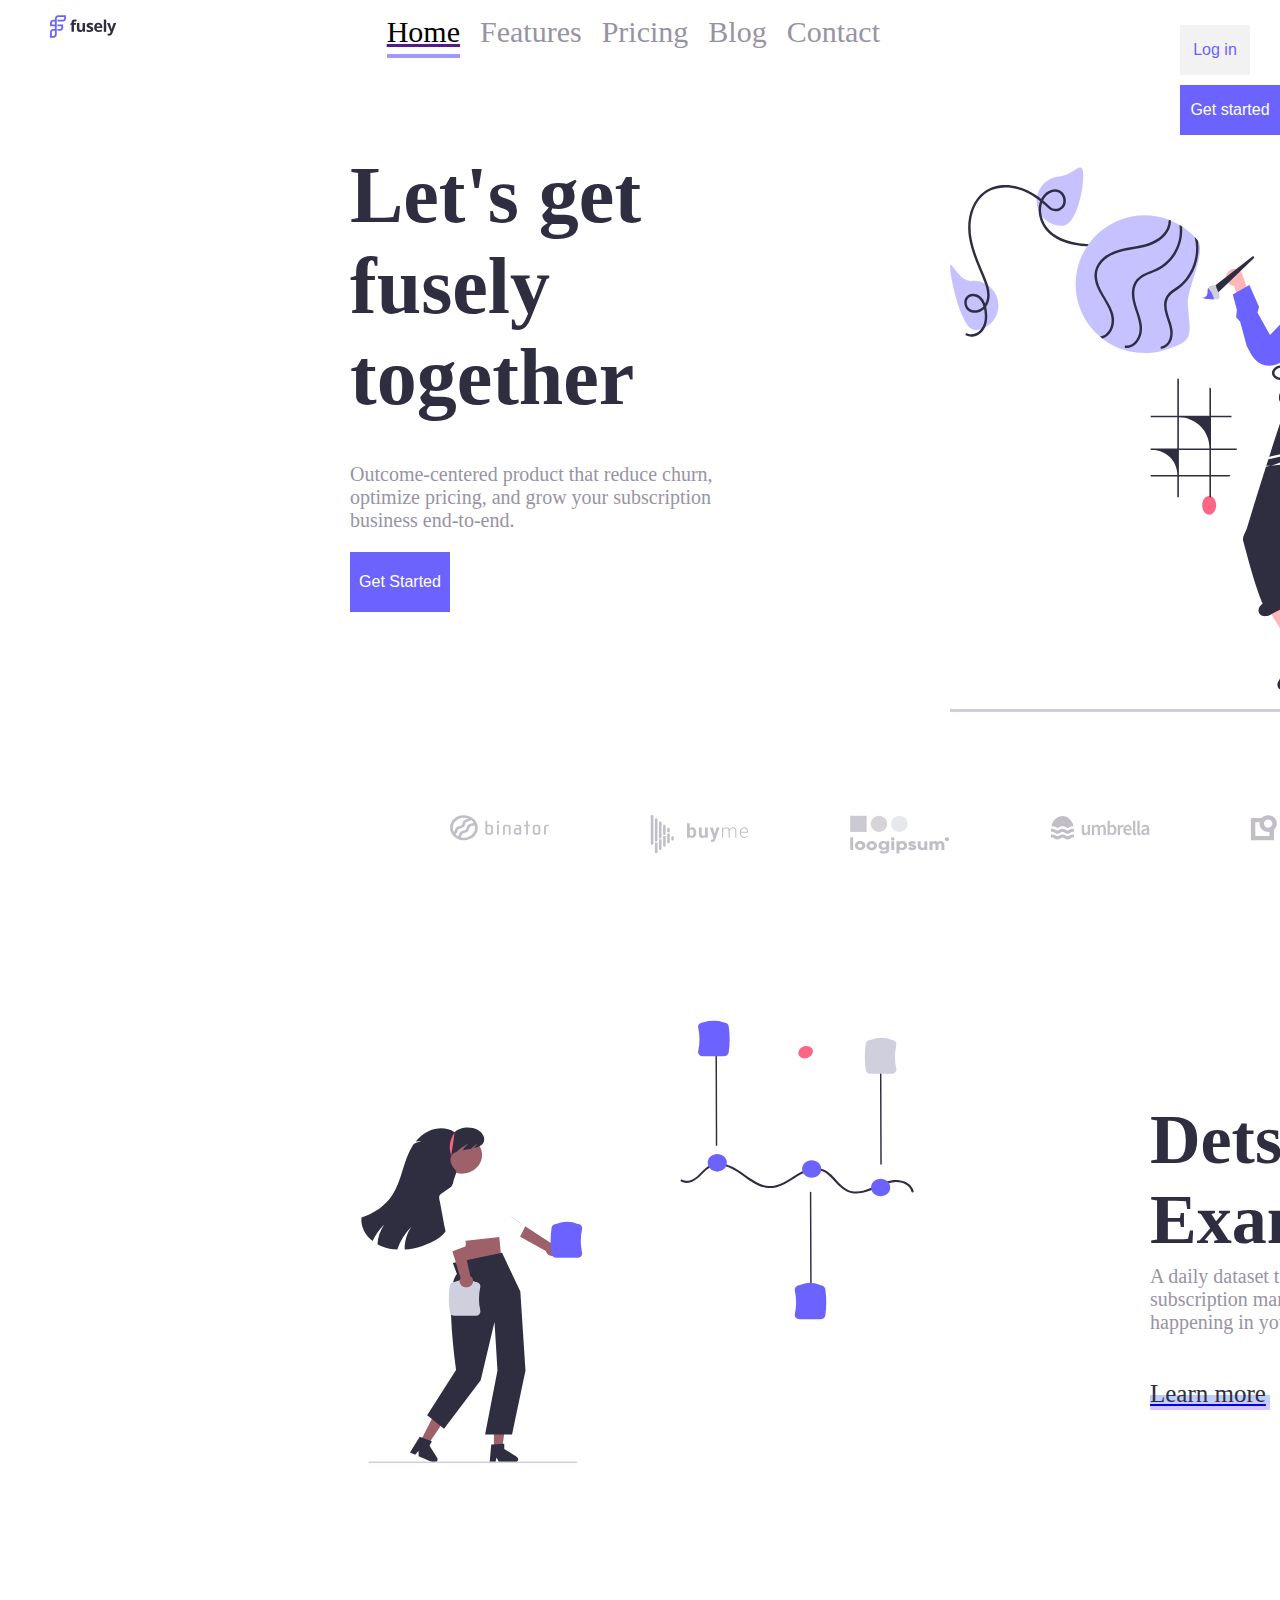
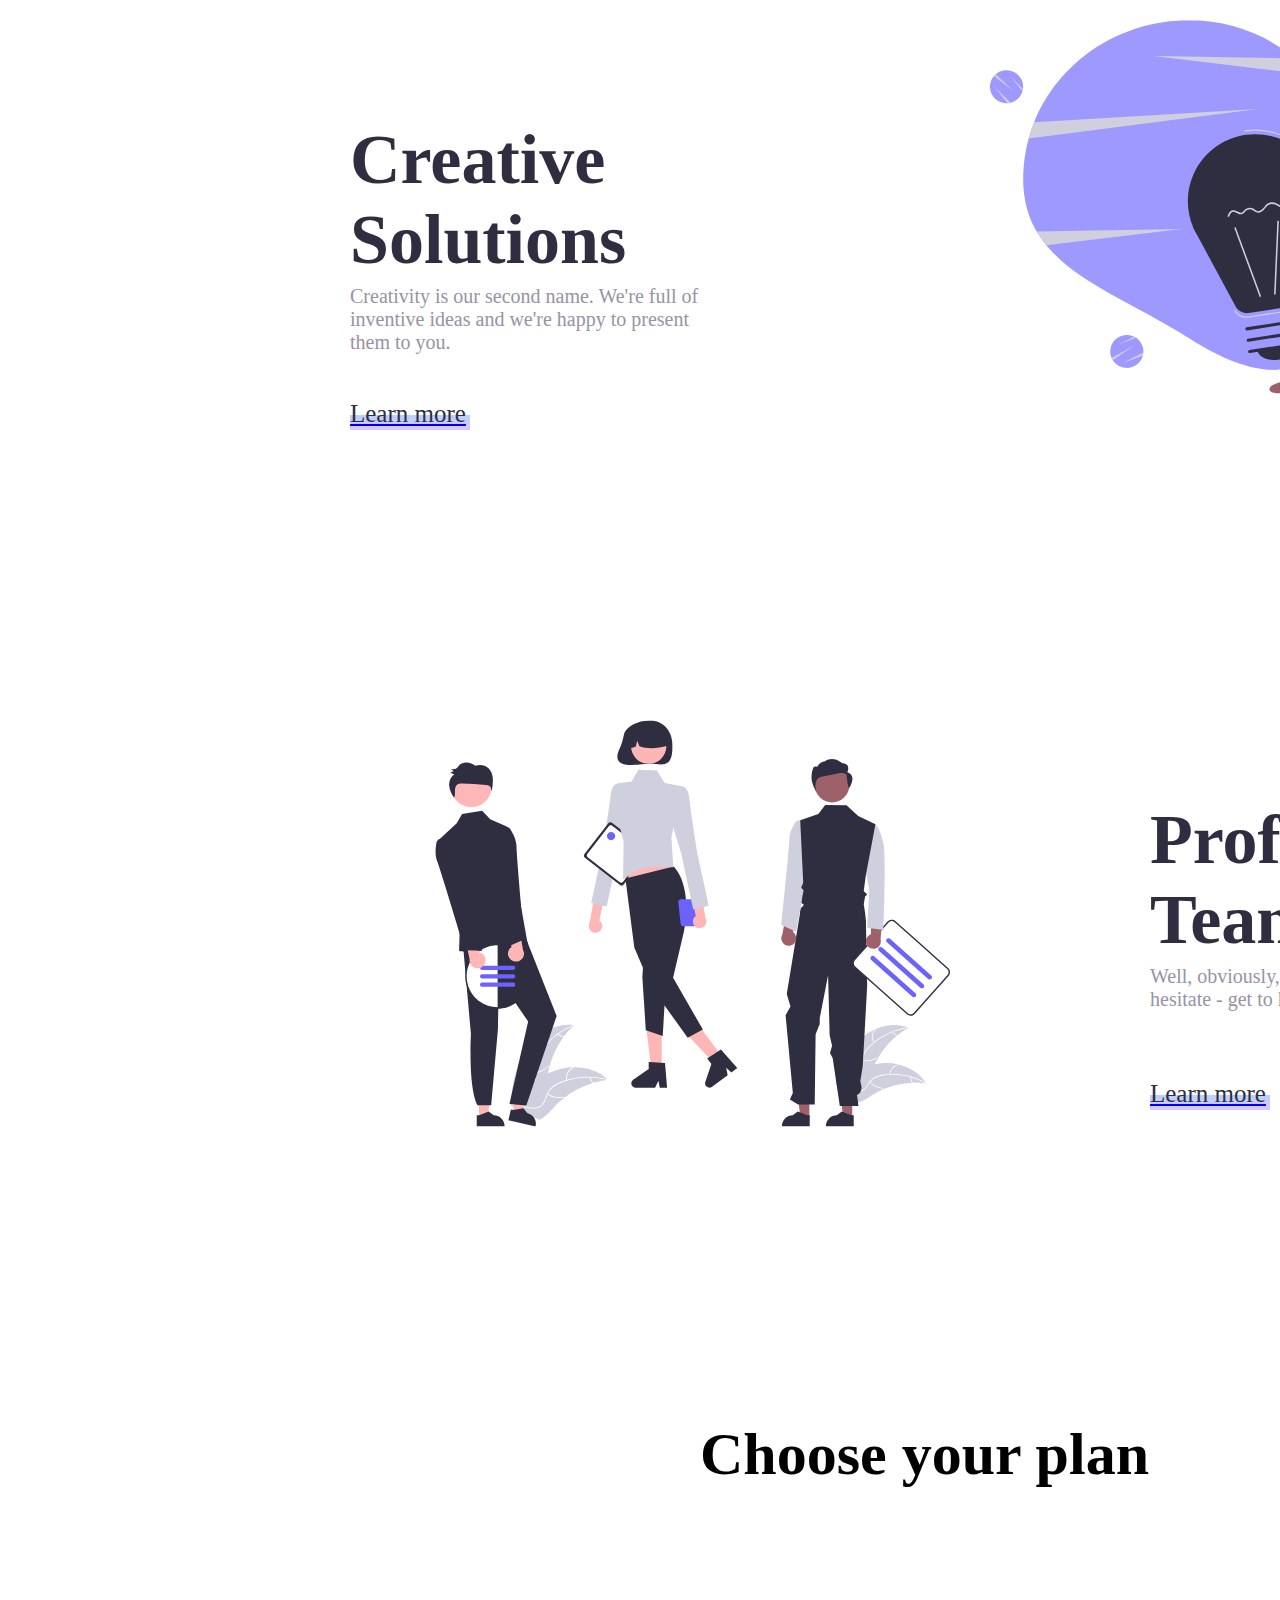
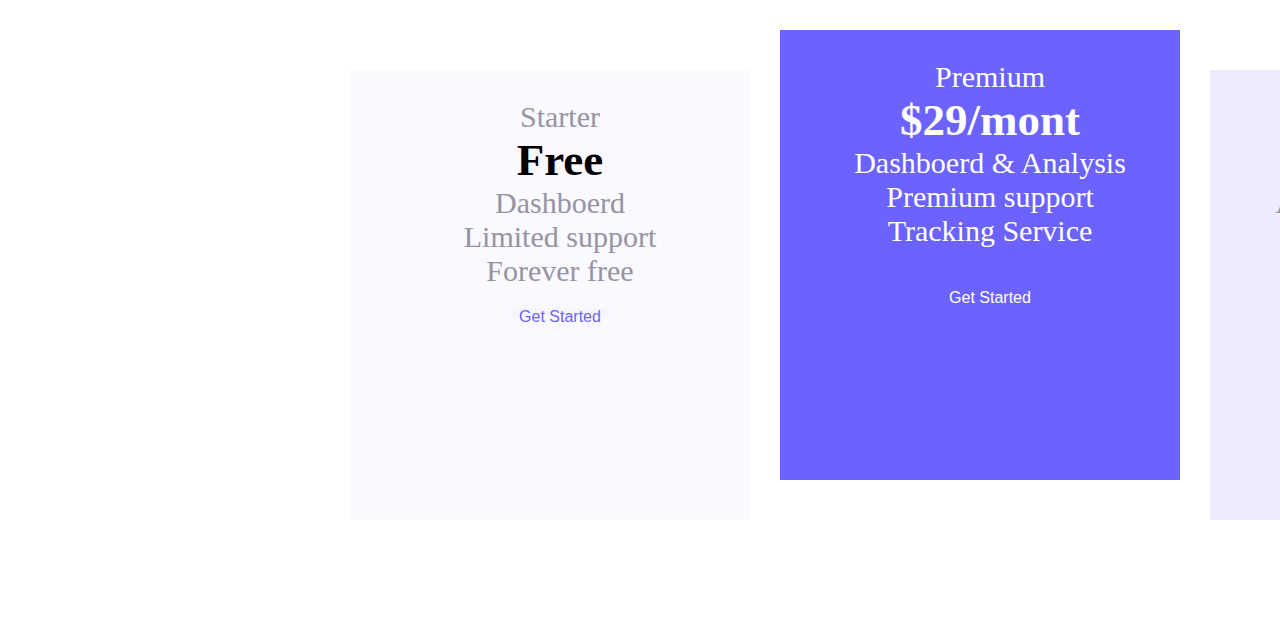
==== commit 4df6c146: "done html of section6, almost done css of section 6" ====
--- a/index.html
+++ b/index.html
@@ -75,22 +75,25 @@
   </section>
   <section id="section3">
     <div class="sec3">
-        <div class="section-image">
-          <img src="src/img/Section Image.svg" alt="">
-        </div>
-    
-     <div class="container2">
-      <h2 class="text2">
-        Detsiled <br>
-        Examination
-      </h2>
-      <p class="long-text">
-        A daily dataset to keep you up to date on <br>
-        subscription market trends and what's <br>
-        happening in your vertical.
-      </p>
-       <a href="https://www.figma.com/file/5AdAzGW3spu32MUykT3Lqm/fusely---free-landing-page-(Community)?node-id=172%3A3380&t=d6rdGs8CxTxaQHur-0" target="_blank"><p class="learn-more"> Learn more
-      </p></a>
+      <div class="section-image">
+        <img src="src/img/Section Image.svg" alt="">
+      </div>
+
+      <div class="container2">
+        <h2 class="text2">
+          Detsiled <br>
+          Examination
+        </h2>
+        <p class="long-text">
+          A daily dataset to keep you up to date on <br>
+          subscription market trends and what's <br>
+          happening in your vertical.
+        </p>
+        <a href="https://www.figma.com/file/5AdAzGW3spu32MUykT3Lqm/fusely---free-landing-page-(Community)?node-id=172%3A3380&t=d6rdGs8CxTxaQHur-0"
+          target="_blank">
+          <p class="learn-more"> Learn more
+          </p>
+        </a>
       </div>
     </div>
   </section>
@@ -106,12 +109,15 @@
           inventive ideas and we're happy to present <br>
           them to you.
         </p>
-        <a href="https://www.figma.com/file/5AdAzGW3spu32MUykT3Lqm/fusely---free-landing-page-(Community)?node-id=172%3A3380&t=d6rdGs8CxTxaQHur-0" target="_blank"><p class="learn-more"> Learn more
-        </p></a>
-        </div>
-        <div class="section-image2">
-          <img src="src/img/Section Image2.svg" alt="">
-        </div>
+        <a href="https://www.figma.com/file/5AdAzGW3spu32MUykT3Lqm/fusely---free-landing-page-(Community)?node-id=172%3A3380&t=d6rdGs8CxTxaQHur-0"
+          target="_blank">
+          <p class="learn-more"> Learn more
+          </p>
+        </a>
+      </div>
+      <div class="section-image2">
+        <img src="src/img/Section Image2.svg" alt="">
+      </div>
     </div>
   </section>
   <section id="section5">
@@ -128,59 +134,84 @@
           Well, obviously, we're professionals. Don't <br>
           hesitate - get to know us better.
         </p>
-        <a href="https://www.figma.com/file/5AdAzGW3spu32MUykT3Lqm/fusely---free-landing-page-(Community)?node-id=172%3A3380&t=d6rdGs8CxTxaQHur-0" target="_blank"><p class="learn-more"> Learn more
-        </p></a>
-      
+        <a href="https://www.figma.com/file/5AdAzGW3spu32MUykT3Lqm/fusely---free-landing-page-(Community)?node-id=172%3A3380&t=d6rdGs8CxTxaQHur-0"
+          target="_blank">
+          <p class="learn-more"> Learn more
+          </p>
+        </a>
+
       </div>
     </div>
   </section>
   <section id="choice-main">
     <div class="choice">
-      <div class="plan"> 
-        <h2>Choose your plan</h2> 
+      <div class="plan">
+        <h2>Choose your plan</h2>
       </div>
     </div>
   </section>
   <section id="section6">
     <div class="sec6">
       <div class="free">
-       <ol class="list1">
-        <li>Starter</li>
-          <li> 
-            <span class="free"><h2>Free</h2></span>
+        <ol class="list1">
+          <li>Starter</li>
+          <li>
+            <span class="for-free">
+              <h2>Free</h2>
+            </span>
           </li>
           <li>Dashboerd</li>
           <li>Limited support</li>
           <li>Forever free</li>
-           <li>
-            <a href="some url"><button class="gs1">Get Started</button></a>
-           </li> 
-       </ol>
-          
+          <li>
+            <a href="some url">
+              <button class="gs1">Get Started</button>
+            </a>
+          </li>
+        </ol>
+
       </div>
 
       <div class="premium">
-        <p>Premium</p>
-        <h2><span class="price">$29</span>/mont</h2>
-        <p>Dashboerd & Analysis</p>
-        <p>Premium support</p>
-        <p>Tracking Service</p>
-        <button class="gs2">Get Started</button>
+        <ol class="list2">
+          <li>Premium</li>
+          <li>
+            <h2><span class="price">$29</span>/mont</h2>
+          </li>
+          <li>Dashboerd & Analysis</li>
+          <li>Premium support</li>
+          <li>Tracking Service</li>
+          <li>
+            <a href=""><button class="gs2">Get Started</button></a>
+          </li>
+        </ol>
+
       </div>
 
       <div class="enterprise">
-        <p>Enterprise</p>
-        <h2><span class="price">$49</span>/mont</h2>
-        <p>All features in <span class="just-text">Premium</span></p>
-        <p>Premium support</p>
-        <p>Tracking Service</p>
-        <button class="gs1">Get Started</button>
-      </div>
-      </div>
-    </div>
-    
-  </section>
-  
+        <ol>
+          <li>Enterprise</li>
+          <li>
+            <h2>
+              <span class="price">$49</span>/mont
+            </h2>
+          </li>
+          <li>All features in <span class="just-text">Premium</span></li>
+          <li>Premium support</li>
+          <li>Tracking Service</li>
+          <li>
+            <a href="">
+              <button class="gs3">Get Started</button>
+            </a>
+          </li>
+        </ol>
+
+      </div>
+    </div>
+    </div>
+
+  </section>
+
 </body>
 
 </html>--- a/src/styles/styles.css
+++ b/src/styles/styles.css
@@ -226,17 +226,66 @@
   margin-top: 3100px;
   margin-left: 350px;
   padding: 120px 0;
-}
-.free { 
+  gap: 30px;
+}
+.free {
   width: 400px;
   height: 450px;
   background-color: rgba(236, 235, 255, 0.3);
-}
-.free ol{ 
+  margin-top: 50px;
+}
+.free ol {
   justify-content: space-evenly;
   margin-top: 30px;
   text-align: center;
-  list-style-type:none;
-}
-.free span{color: black;}
-
+  list-style-type: none;
+}
+.gs1 {
+  background-color: rgba(236, 235, 255, 0.3);
+  border-radius: 15px;
+  border-color: #6c63ff;
+}
+.free button {
+  width: 100px;
+  height: 8px;
+  color: #6c63ff;
+}
+
+.for-free {
+  color: black;
+}
+.premium {
+  width: 400px;
+  height: 450px;
+  margin-top: 10px;
+  background-color: #6c63ff;
+}
+.list2 li {
+  color: #ffffff;
+}
+.premium ol {
+  justify-content: space-evenly;
+  margin-top: 30px;
+  text-align: center;
+  list-style-type: none;
+}
+.enterprise {
+  margin-top: 50px;
+  background-color: #ecebff;
+  width: 400px;
+  height: 450px;
+}
+.enterprise ol {
+  justify-content: space-evenly;
+  margin-top: 30px;
+  text-align: center;
+  list-style-type: none;
+}
+.gs3 {
+  background-color: rgba(236, 235, 255, 0.3);
+  border-radius: 15px;
+  border-color: #6c63ff;
+}
+.enterprise button {
+  color: #6c63ff;
+}
